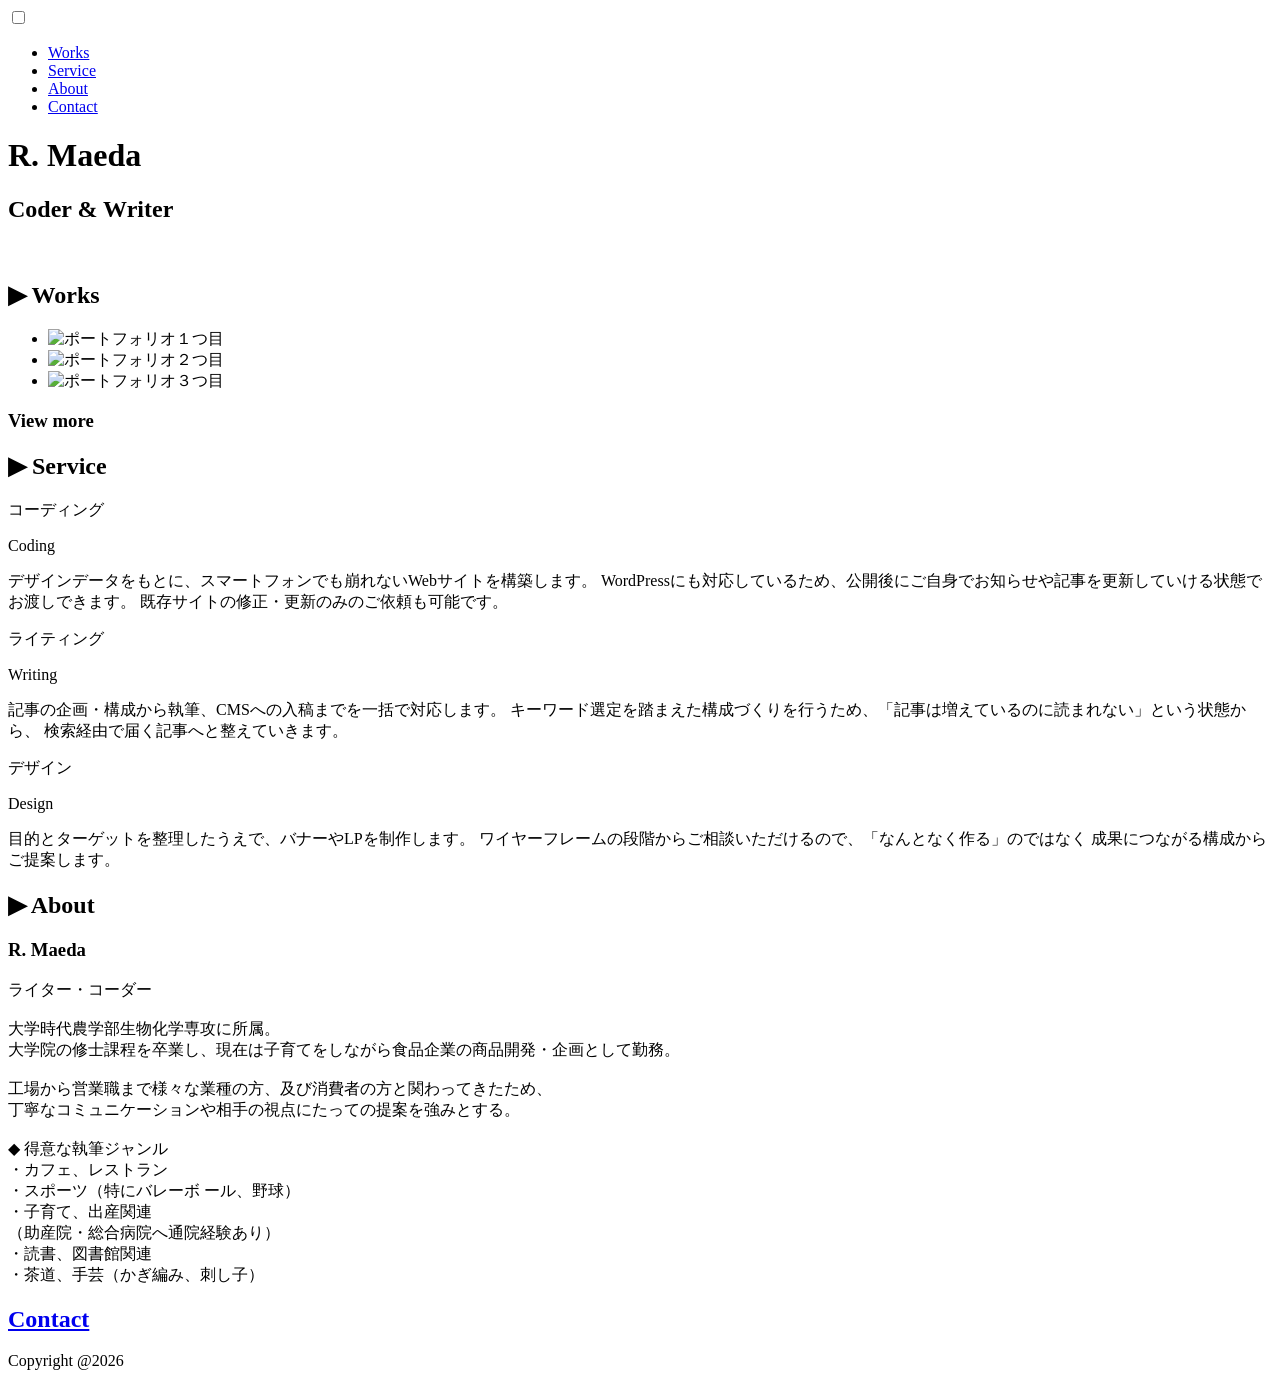
==== 1.My_portfolio/index.html @ 2d645ff2 "Create index.html" ====
<!DOCTYPE html>
<html lang="jp">
<head>
    <meta charset="UTF-8">
    <title>R.Maeda / Coder・Writer</title>
    <meta name="description" content="R.Maedaのポートフォリオサイト">
    <meta name="viewport" content="width=device-width, initial-scale=1.0">
    <link rel="stylesheet" href="css/reset.css">
    <link rel="stylesheet" href="css/common.css">
    <link rel="stylesheet" href="css/mystyle.css">
    <link rel="preconnect" href="https://fonts.googleapis.com">
    <link rel="preconnect" href="https://fonts.gstatic.com" crossorigin>
    <link href="https://fonts.googleapis.com/css2?family=Averia+Serif+Libre:ital,wght@0,300;0,400;0,700;1,300;1,400;1,700&family=Noto+Sans+JP:wght@100..900&display=swap" rel="stylesheet">
    

<body>
    <header class="c-hamburger-menu">
        <input type="checkbox" name="hamburger" id="hamburger" class="c-hamburger-menu__input" />    
            <ul class="c-hamburger-menu__list">
                <li class="c-header__list-item"><a href="#works">Works</a></li>
                <li class="c-header__list-item"><a href="#service">Service</a></li>
                <li class="c-header__list-item"><a href="#about">About</a></li>
                <li class="c-header__list-item"><a href="contact.html">Contact</a></li>
            </ul>

    <label for="hamburger" class="c-hamburger-menu__button">
    <span class="c-hamburger-menu__button-mark"></span>
    <span class="c-hamburger-menu__button-mark"></span>
    <span class="c-hamburger-menu__button-mark"></span>
  </label>
    </header>
    
    <main>
        <div id="mainvisual" class="mv">
            <div class="title">
                <h1>R. Maeda</h1>
                <h2>Coder & Writer</h2>
            </div>

            <img src="img/mainvisual.png" alt="">
        </div>

        <section id="works" class="wrapper">
            <h2><span>▶</span> Works</h2>
            <ul>
                <li><img src="img/work1.png" alt="ポートフォリオ１つ目"></li>
                <li><img src="img/work2.png" alt="ポートフォリオ２つ目"></li>
                <li><img src="img/work3.png" alt="ポートフォリオ３つ目"></li>
            </ul>
            <h3> View more </h3>

        </section>

        <section id="service" class="wrapper">
            <h2><span>▶</span> Service</h2>
            <div class="content">                
                <div class="inner">
                    <div class="inner-title">
                        <p class="jp">コーディング</p>
                        <p class="en">Coding</p>
                    </div>
                   <p>
                        デザインデータをもとに、スマートフォンでも崩れないWebサイトを構築します。
                        WordPressにも対応しているため、公開後にご自身でお知らせや記事を更新していける状態でお渡しできます。
                        既存サイトの修正・更新のみのご依頼も可能です。
                   </p>
                </div>
                <div class="inner">
                    <div class="inner-title">
                        <p class="jp">ライティング</p>
                        <p class="en">Writing</p>
                    </div>
                   <p>
                        記事の企画・構成から執筆、CMSへの入稿までを一括で対応します。
                        キーワード選定を踏まえた構成づくりを行うため、「記事は増えているのに読まれない」という状態から、
                        検索経由で届く記事へと整えていきます。
                   </p>
                </div>
                <div class="inner">
                    <div class="inner-title">
                       <p class="jp">デザイン</p>
                       <p class="en"> Design</p>
                    </div>
                    <p>
                        目的とターゲットを整理したうえで、バナーやLPを制作します。 
                        ワイヤーフレームの段階からご相談いただけるので、「なんとなく作る」のではなく
                        成果につながる構成からご提案します。
                    </p>
                </div>
            </div>
        </section>

        <section id="about" class="wrapper">
            <h2><span>▶</span> About</h2>
            <h3>R. Maeda</h3>
            <p>
                ライター・コーダー <br>
                <br>
                大学時代農学部生物化学専攻に所属。<br>
                大学院の修士課程を卒業し、現在は子育てをしながら食品企業の商品開発・企画として勤務。<br>
                <br>
                工場から営業職まで様々な業種の方、及び消費者の方と関わってきたため、<br class="detail-1">
                丁寧なコミュニケーションや相手の視点にたっての提案を強みとする。<br>
                <br>
                ◆ 得意な執筆ジャンル<br>
                ・カフェ、レストラン<br>
                ・スポーツ（特にバレーボ ール、野球）<br>
                ・子育て、出産関連<br class="detail-2">（助産院・総合病院へ通院経験あり）<br>
                ・読書、図書館関連<br>
                ・茶道、手芸（かぎ編み、刺し子）<br>
            </p>

        </section>

        <div id="contact-button" class="wrapper">
            <h2><a href="contact.html">Contact</a></h2>
        </div>

    </main>

    <footer>
        <p>Copyright @2026</p>
    </footer>
</body>
</html>
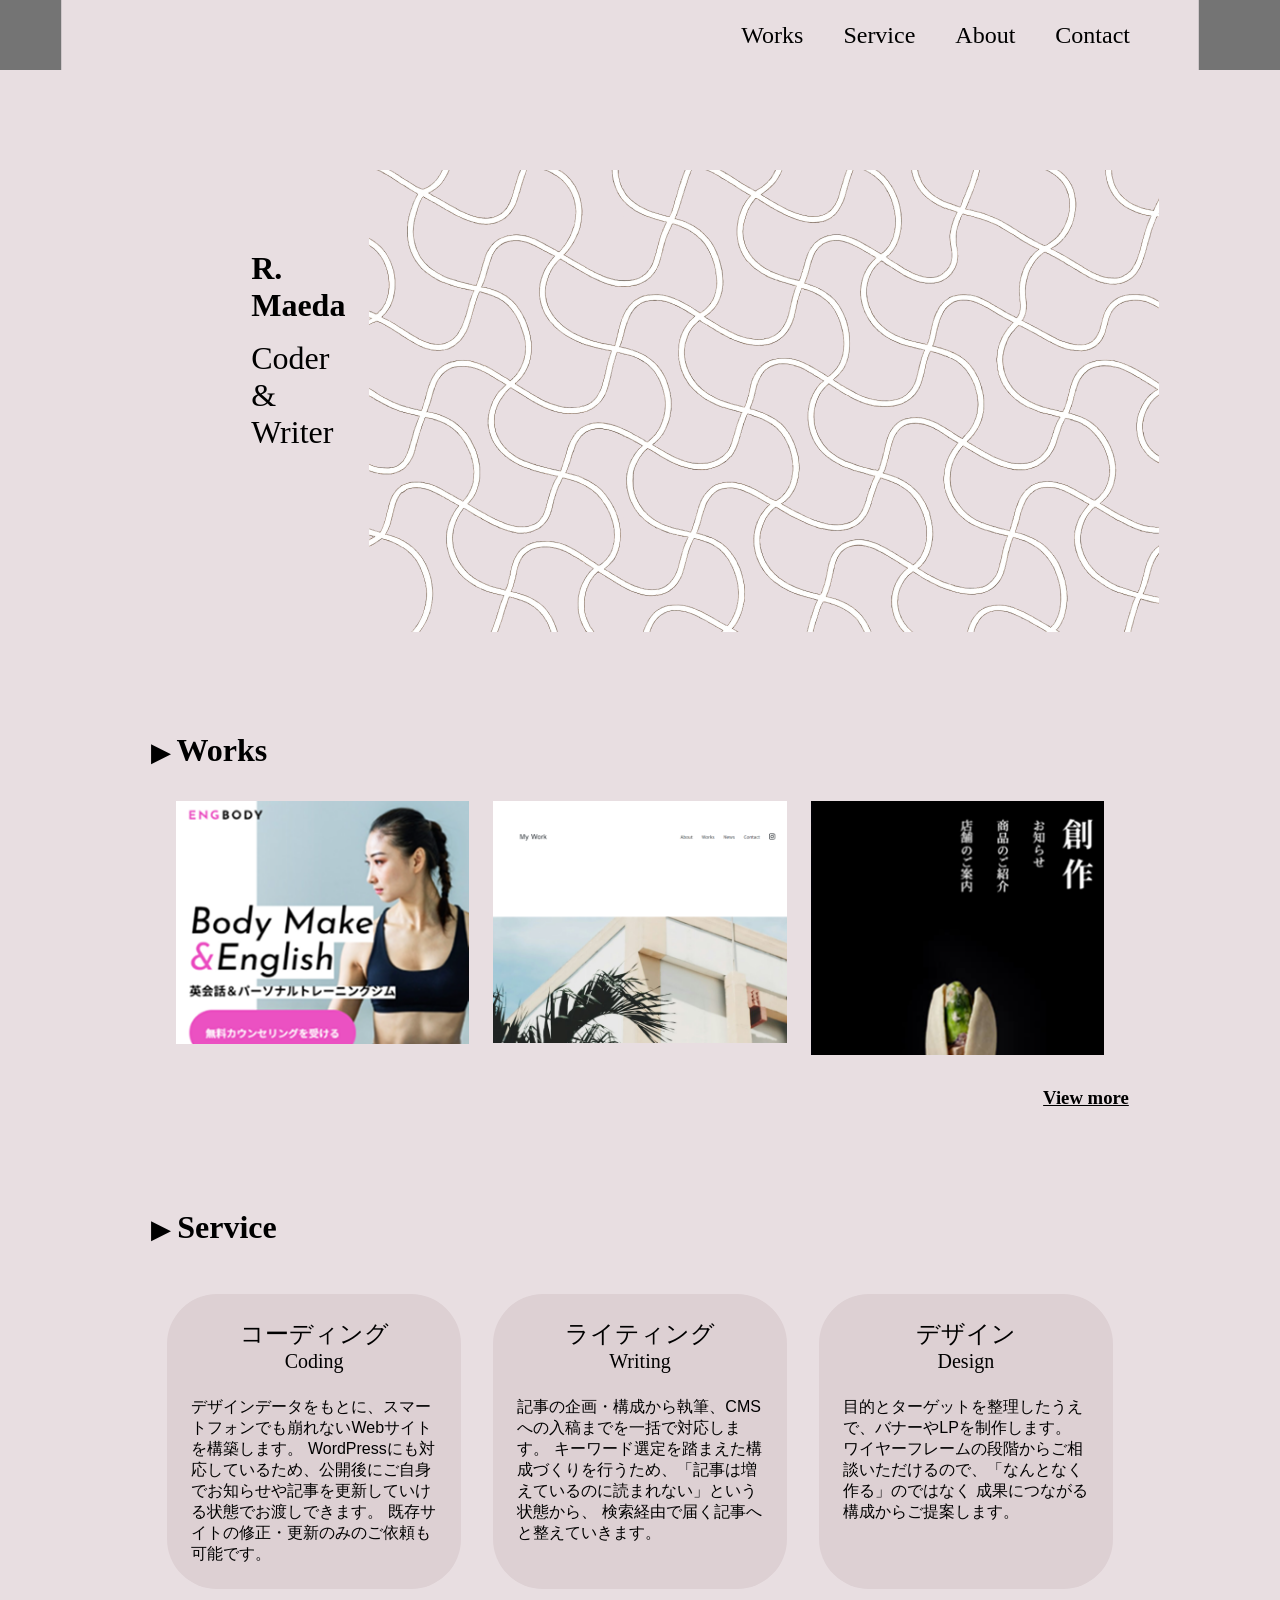
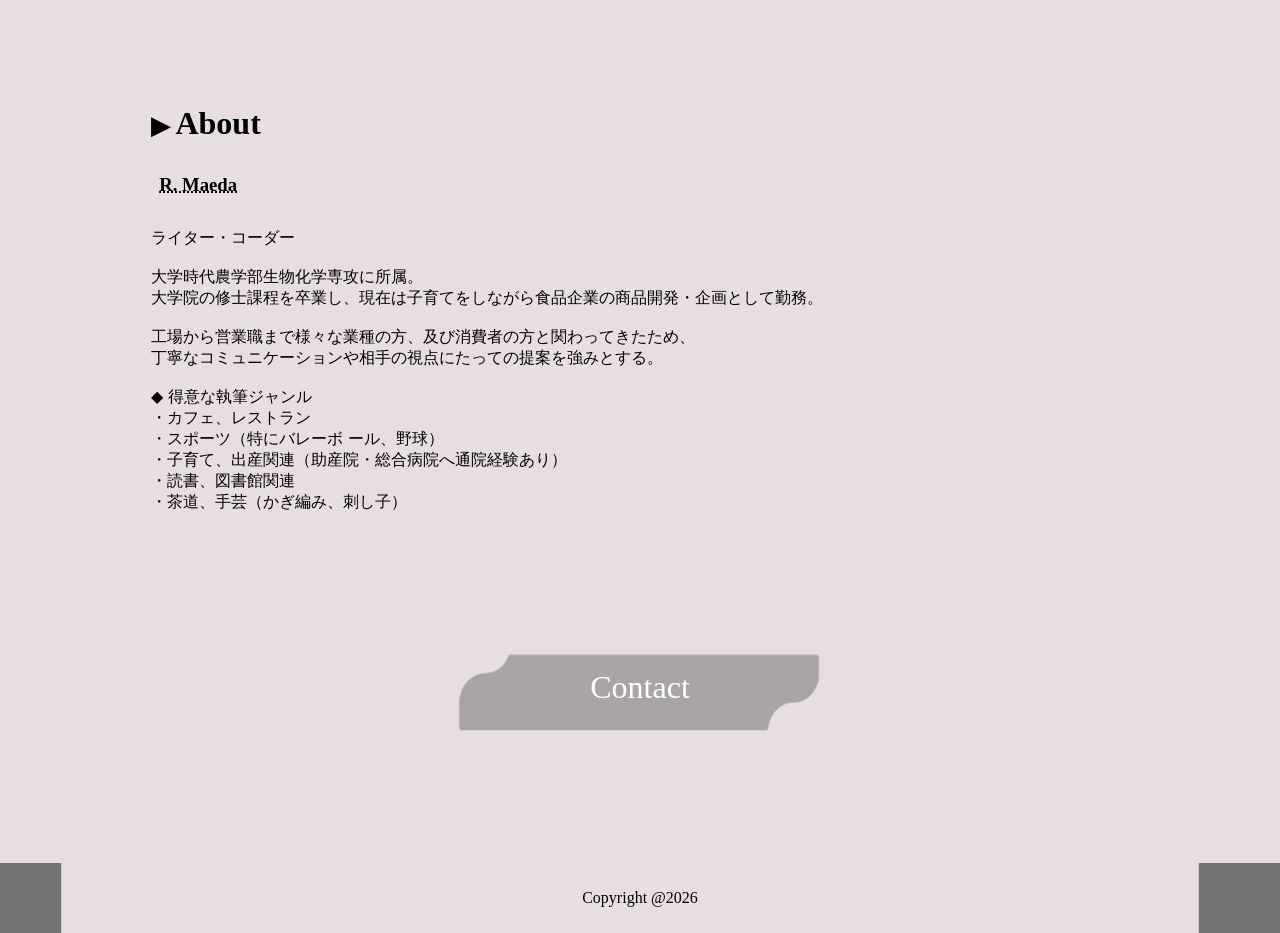
==== commit f4d2433d: "Update index.html" ====
--- a/1.My_portfolio/index.html
+++ b/1.My_portfolio/index.html
@@ -12,7 +12,7 @@
     <link rel="preconnect" href="https://fonts.gstatic.com" crossorigin>
     <link href="https://fonts.googleapis.com/css2?family=Averia+Serif+Libre:ital,wght@0,300;0,400;0,700;1,300;1,400;1,700&family=Noto+Sans+JP:wght@100..900&display=swap" rel="stylesheet">
     
-
+</head>
 <body>
     <header class="c-hamburger-menu">
         <input type="checkbox" name="hamburger" id="hamburger" class="c-hamburger-menu__input" />    
--- a/1.My_portfolio/css/common.css
+++ b/1.My_portfolio/css/common.css
@@ -0,0 +1,25 @@
+@charset "UTF-8";
+
+
+:root{
+    --color-primary:#E8DEE1;
+    --color-secondary:#A9A5A6;
+    --color-inner:#DDD0D3;
+    --en-font:"Averia Serif Libre", serif;
+    --jp-font:"Noto Sans JP", sans-serif;
+
+
+    --font-size-h1: 40px; /* h1の見出しに適用 */
+    --font-size-h2: 32px; /* h2の見出しに適用 */
+    --font-size-head: 24px;
+    --font-size-body: 20px; /* 本文のテキストに適用 */
+    --font-size-sm: 16px;
+    --font-size-xs:12px;
+
+    --space-xs: 8px;     /* 最小の余白（アイコン間などに使用） */
+    --space-sm: 16px;    /* 小さな余白（リスト項目間など） */
+    --space-md: 24px;    /* 中間の余白（カード内部paddingなど） */
+    --space-lg: 32px;    /* 大きな余白（セクション間など） */
+    --space-xl: 40px;    /* 特大の余白（ヒーローヘッダーなど） */
+    
+}
--- a/1.My_portfolio/css/mystyle.css
+++ b/1.My_portfolio/css/mystyle.css
@@ -0,0 +1,447 @@
+@charset "UTF-8";
+
+html{
+    font-family: var(--jp-font);
+    font-size: var(--font-size-sm);
+}
+
+body{
+    background-color:var(--color-primary);
+}
+
+a{
+    text-decoration: none;
+    color: #000000;
+    
+}
+
+
+.wrapper{
+    padding: 0 4%;
+    margin: 100px 100px;
+}
+
+h1{
+    font-family: var(--en-font);
+}
+
+h2{
+    margin:var(--space-lg) 0;
+    font-family: var(--en-font);
+    font-size: var(--font-size-h2);
+}
+
+h3{
+    margin:var(--space-lg) 0;
+    font-family: var(--en-font);
+    text-decoration: underline;
+}
+
+
+span{
+    font-size: var(--font-size-head);
+}
+
+/*---------------------
+ヘッダー
+---------------------*/
+header{
+    height: 70px;
+    width: 100%;
+    font-size: var(--font-size-head);
+    font-family: var(--en-font);
+    display: flex;
+    align-items: center;
+    justify-content: right;
+    background-image: url(../img/frame.png);
+    background-size:cover;    
+    padding-right: 150px;
+}
+
+header ul{
+    display: flex;
+}
+
+header li{
+    margin-left: var(--space-xl);
+}
+
+header a:hover{
+    color: #979696;
+}
+
+
+.c-hamburger-menu {
+  position: relative;
+}
+
+/* ↓ チェックボックスを非表示 */
+.c-hamburger-menu__input {
+  display: none;
+}
+ 
+
+ 
+/* ↓ ハンバーガーボタン（PC時は非表示） */
+.c-hamburger-menu__button {
+  display: none;
+}
+
+.c-hamburger-menu__button-mark {
+  background-color: #FFFFFF; /* カスタマイズしてください */
+  display: block;
+  height: 3px; /* カスタマイズしてください */
+  transition: 0.3s; /* カスタマイズしてください */
+  width: 25px; /* カスタマイズしてください */
+}
+ 
+/*---------------------
+Main Visual
+---------------------*/
+.mv{
+    display: flex;
+    justify-content: space-between;
+    margin-top: 100px;
+    margin-left: 200px;
+    padding: 0 4%;
+}
+
+.mv h2{
+    font-weight: 400;
+    margin:var(--space-sm) 0;
+}
+
+.title{
+    padding-top: 80px;
+    margin-right: 20px;
+}
+/*---------------------
+Works
+---------------------*/
+ #works ul{
+    display: flex;
+    flex-wrap: wrap;
+    justify-content:center;
+    gap: var(--space-md);
+}
+
+#works li{
+    width: 30%;
+}
+
+#works h3{
+    display: flex;
+    justify-content: right;
+}
+
+/*---------------------
+Service
+---------------------*/
+.content{
+    display: flex;
+}
+.inner{
+    width: 30%;
+    background-color: var(--color-inner);
+    margin: var(--space-sm) auto;
+    padding: var(--space-md);
+    border-radius: 50px;
+}
+
+.inner-title{
+     text-align: center;
+     margin-bottom: var(--space-md);
+}
+
+.jp{
+    font-size: var(--font-size-head);
+}
+
+.en{
+    font-size: var(--font-size-body);
+    font-family: var(--en-font);
+}
+/*---------------------
+About
+---------------------*/
+#about h3{
+    text-decoration-style: dotted;
+    text-indent: var(--space-xs);
+}
+
+.detail-2{
+    display: none;
+}
+
+/*---------------------
+Contact
+---------------------*/
+#contact-button h2{
+    height: 150px;
+    display: flex;
+    justify-content: center;
+    text-align: center;
+    background-image: url(../img/Contact_button.png);
+    background-size:contain;   
+    background-repeat: no-repeat;
+    background-position: center;
+    
+}
+#contact-button a{
+    color: #FFFFFF;
+    font-weight: 400;
+    display: flex;
+    align-items: center;
+}
+
+/*---------------------
+コンタクトページ
+---------------------*/
+
+.comment{
+    margin-bottom: var(--space-xl);
+}
+
+.item{
+    margin: var(--space-sm) 0;
+}
+.button{
+    margin-bottom: var(--space-md);
+    height: 100px;
+}
+input ,textarea{
+    border: 1px solid #C8C8C8;
+    }
+input{
+    width: 50%;
+}
+
+textarea{
+    width: 100%;
+    margin-bottom: var(--space-md);
+}
+
+.submit{
+    background-color:var(--color-secondary);
+    color: #FFFFFF;
+    margin-bottom: var(--space-xl);
+    width: 150px;
+    height: 50px;
+}
+
+.submit:hover{
+    background-color: #FFFFFF;
+    color: var(--color-secondary);
+    border-color:var(--color-secondary);
+}
+
+/*---------------------
+フッター
+---------------------*/
+footer{
+    height: 70px;
+    font-family: var(--en-font);
+    display: flex;
+    align-items: center;
+    justify-content: center;
+    margin-top: var(--space-sm);
+    background-image: url(../img/frame.png);
+    background-size:cover; 
+}
+
+
+
+
+/*タブレット用*/
+@media (max-width:1290px) {
+header, footer{
+    background-size: contain;
+    }
+}
+@media(max-width:1025px){
+
+.wrapper{
+    padding: 0 4% 0 0;
+    margin: 80px var(--space-xl);
+}
+
+h2{
+    margin:var(--space-md) 0;
+    font-weight: 400;
+    font-size: var(--font-size-head);
+}
+
+h3{
+    margin:var(--space-sm) 0;
+    font-weight: 400;
+    font-size: var(--font-size-body);
+}
+span{
+    font-size: var(--font-size-sm);
+}
+
+p{
+    font-size: var(--font-size-sm);
+}
+    
+/*------------------
+ヘッダー
+--------------------*/
+/*------------------
+Main Visual
+--------------------*/
+.mv{
+    display: block;
+    margin-top: var(--space-md);
+    margin-left: 20px;
+}
+
+.mv h1{
+    font-size: var(--font-size-h2);
+}
+.mv h2{
+    font-size: var(--font-size-head);
+    margin:var(--space-xs) 0;
+}
+
+.title{
+    padding-top: 0px;
+}
+
+.mv img{
+    margin: 0 0 0 auto;
+    height: 300px;
+    width: 80%;
+    object-fit: cover;
+}
+
+
+
+/*---------------------
+Service
+---------------------*/
+.content{
+    flex-direction: column;
+}
+
+.inner{
+    width: 100%;
+}
+
+.jp{
+    font-size:var(--font-size-body) ;
+}
+
+.en{
+    font-size: var(--font-size-sm);
+}
+/*---------------------
+About
+---------------------*/
+.detail-1{
+    display: none;
+}
+ 
+/*---------------------
+Contact
+---------------------*/
+#contact-button h2{
+    height: 90px;
+}
+
+
+/*---------------------
+コンタクトページ
+---------------------*/
+input{
+    width: 100%;
+}
+
+/*携帯用*/
+
+@media(max-width:750px){
+/*---------------------
+ヘッダー
+---------------------*/
+header{
+    background-image: url(../img/frame-sp.png);
+    background-size: cover;
+    background-repeat: no-repeat;
+    padding-right: 20px;
+}
+
+/* ↓ スマホ時のメニューリスト（左からスライドイン） */
+.c-hamburger-menu__list {
+    background-color: #eeeeee; /* カスタマイズしてください */
+    align-items: flex-start;
+    display: flex;
+    flex-direction: column;
+    left: 0;
+    padding: 2rem; /* カスタマイズしてください */
+    position: absolute;
+    transform: translateX(-100%); /* 初期状態は画面外 */
+    transition: 0.3s; /* カスタマイズしてください */
+    top: 100%;
+    width: 100%;
+  }
+ 
+  /* ↓ チェック時にメニューを表示 */
+  #hamburger:checked ~ .c-hamburger-menu__list {
+    transform: translateX(0%);
+    transition: 0.3s;
+  }
+  
+
+ .c-hamburger-menu__button {
+    align-items: center;
+    appearance: none;
+    background-color: transparent;
+    border: none;
+    cursor: pointer;
+    display: flex;
+    flex-direction: column;
+    gap: 5px; /* カスタマイズしてください */
+    height: 32px; /* カスタマイズしてください */
+    justify-content: center;
+    width: 32px; /* カスタマイズしてください */
+ }
+   /* 1本目：右下に回転 */
+  #hamburger:checked ~ .c-hamburger-menu__button .c-hamburger-menu__button-mark:nth-of-type(1) {
+    transform: translate(2px, 1px) rotate(45deg); /* カスタマイズしてください */
+    transform-origin: 0%; /* カスタマイズしてください */
+  }
+  /* 2本目：非表示 */
+  #hamburger:checked ~ .c-hamburger-menu__button .c-hamburger-menu__button-mark:nth-of-type(2) {
+    opacity: 0;
+  }
+  /* 3本目：右上に回転 */
+  #hamburger:checked ~ .c-hamburger-menu__button .c-hamburger-menu__button-mark:nth-of-type(3) {
+    transform: translate(2px, 3px) rotate(-45deg); /* カスタマイズしてください */
+    transform-origin: 0%; /* カスタマイズしてください */
+  } 
+
+/*---------------------
+Works
+---------------------*/
+#works ul{
+    flex-direction: column;
+    margin-left: var(--space-sm);
+}
+
+#works li{
+    width: 100%;
+}
+
+/*---------------------
+フッター
+---------------------*/
+footer{
+    background-image: url(../img/frame-sp.png);
+    background-size: cover;
+    background-repeat: no-repeat;
+}
+
+
+}
+
+}
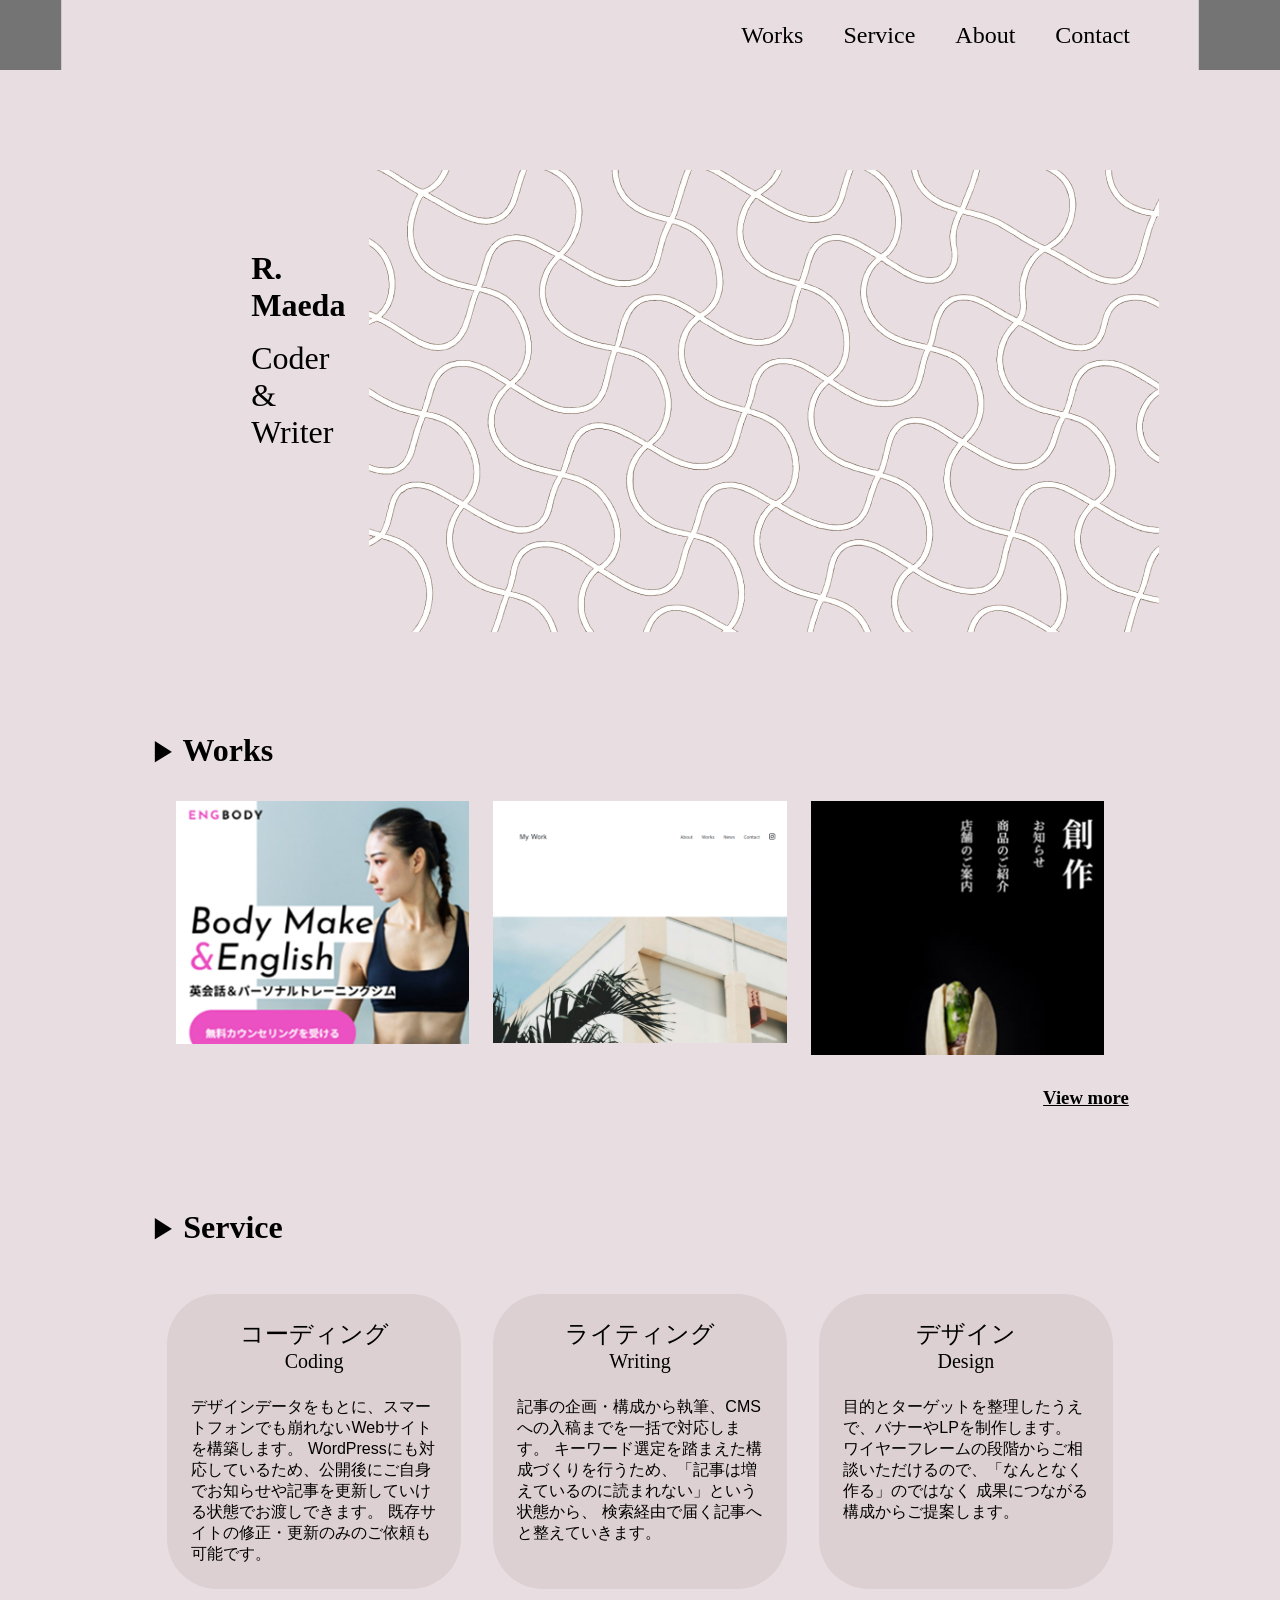
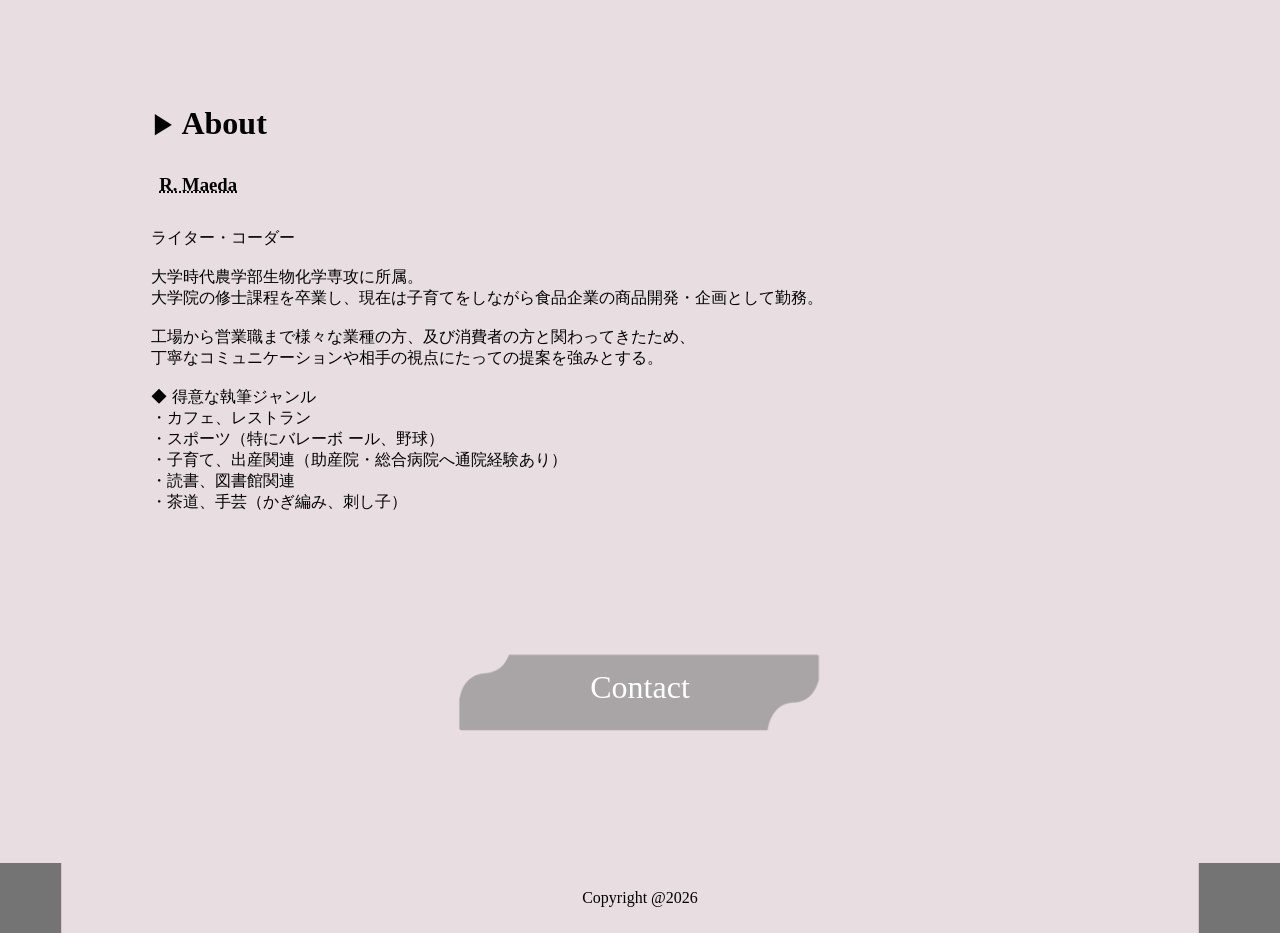
==== commit 0a339c02: "Update index.html" ====
--- a/1.My_portfolio/index.html
+++ b/1.My_portfolio/index.html
@@ -1,5 +1,5 @@
 <!DOCTYPE html>
-<html lang="jp">
+<html lang="ja">
 <head>
     <meta charset="UTF-8">
     <title>R.Maeda / Coder・Writer</title>
